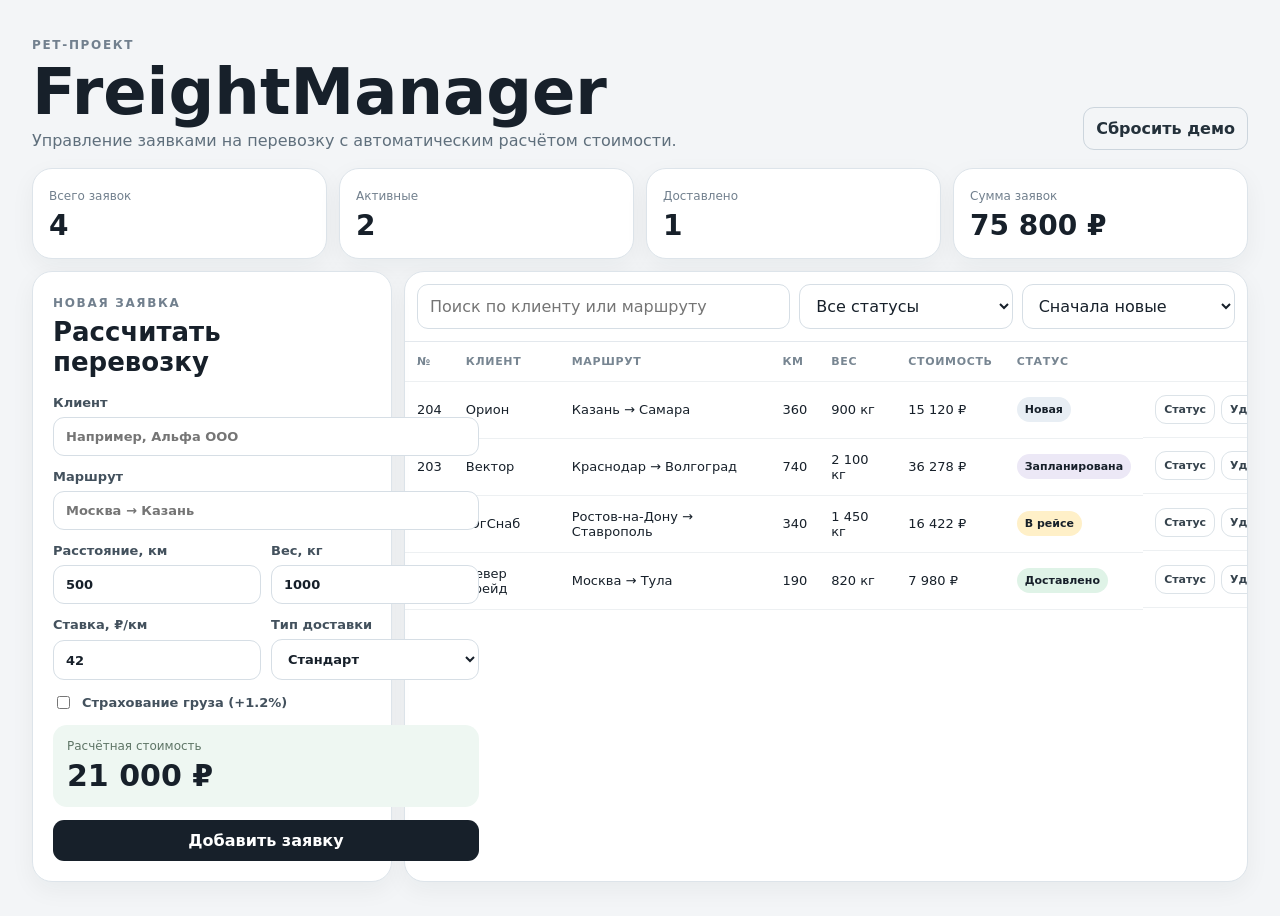
==== freight-manager/index.html @ b49eb873 "Add files via upload" ====
<!doctype html>
<html lang="ru">
<head>
  <meta charset="utf-8">
  <meta name="viewport" content="width=device-width,initial-scale=1">
  <title>FreightManager — управление перевозками</title>
  <link rel="stylesheet" href="styles.css">
</head>
<body>
  <main class="app">
    <header class="topbar">
      <div>
        <span class="eyebrow">PET‑ПРОЕКТ</span>
        <h1>FreightManager</h1>
        <p>Управление заявками на перевозку с автоматическим расчётом стоимости.</p>
      </div>
      <button id="resetBtn" class="ghost">Сбросить демо</button>
    </header>

    <section class="summary" id="summary"></section>

    <section class="workspace">
      <aside class="panel">
        <div class="panelHead">
          <span class="eyebrow">НОВАЯ ЗАЯВКА</span>
          <h2>Рассчитать перевозку</h2>
        </div>

        <form id="orderForm">
          <label>Клиент
            <input id="client" required placeholder="Например, Альфа ООО">
          </label>

          <label>Маршрут
            <input id="route" required placeholder="Москва → Казань">
          </label>

          <div class="two">
            <label>Расстояние, км
              <input id="distance" type="number" min="1" value="500" required>
            </label>
            <label>Вес, кг
              <input id="weight" type="number" min="1" value="1000" required>
            </label>
          </div>

          <div class="two">
            <label>Ставка, ₽/км
              <input id="rate" type="number" min="1" step="0.1" value="42" required>
            </label>
            <label>Тип доставки
              <select id="priority">
                <option value="1">Стандарт</option>
                <option value="1.15">Приоритет (+15%)</option>
                <option value="1.3">Экспресс (+30%)</option>
              </select>
            </label>
          </div>

          <label class="check">
            <input id="insurance" type="checkbox">
            <span>Страхование груза (+1.2%)</span>
          </label>

          <div class="estimate">
            <span>Расчётная стоимость</span>
            <strong id="estimate">—</strong>
          </div>

          <button type="submit">Добавить заявку</button>
        </form>
      </aside>

      <section class="content">
        <div class="filters">
          <input id="search" type="search" placeholder="Поиск по клиенту или маршруту">
          <select id="statusFilter">
            <option value="all">Все статусы</option>
            <option value="new">Новая</option>
            <option value="planned">Запланирована</option>
            <option value="route">В рейсе</option>
            <option value="done">Доставлено</option>
          </select>
          <select id="sort">
            <option value="newest">Сначала новые</option>
            <option value="costDesc">Стоимость ↓</option>
            <option value="costAsc">Стоимость ↑</option>
            <option value="distanceDesc">Расстояние ↓</option>
          </select>
        </div>

        <div class="tableWrap">
          <table>
            <thead>
              <tr>
                <th>№</th>
                <th>Клиент</th>
                <th>Маршрут</th>
                <th>Км</th>
                <th>Вес</th>
                <th>Стоимость</th>
                <th>Статус</th>
                <th></th>
              </tr>
            </thead>
            <tbody id="rows"></tbody>
          </table>
          <div id="empty" class="empty" hidden>По заданным условиям заявок нет.</div>
        </div>
      </section>
    </section>
  </main>

  <script src="script.js"></script>
</body>
</html>
---- freight-manager/styles.css ----
*{box-sizing:border-box}body{margin:0;background:#f3f5f7;color:#17202a;font-family:Inter,system-ui,-apple-system,Segoe UI,sans-serif}.app{width:min(1240px,95%);margin:34px auto}.topbar{display:flex;justify-content:space-between;align-items:flex-end;gap:20px;margin-bottom:18px}.eyebrow{font-size:12px;letter-spacing:.14em;font-weight:800;color:#72808e}.topbar h1{font-size:clamp(40px,6vw,64px);line-height:1;margin:7px 0}.topbar p{margin:0;color:#5f6f7c}.ghost{background:transparent!important;color:#24313b!important;border:1px solid #ccd5dd!important}.summary{display:grid;grid-template-columns:repeat(4,1fr);gap:12px;margin-bottom:12px}.stat,.panel,.content{background:white;border:1px solid #dde4ea;border-radius:20px;box-shadow:0 8px 24px rgba(23,32,42,.05)}.stat{padding:16px}.stat span{font-size:12px;color:#72808e}.stat strong{display:block;font-size:28px;margin-top:5px}.workspace{display:grid;grid-template-columns:360px 1fr;gap:12px}.panel{padding:20px;align-self:start;position:sticky;top:18px}.panelHead h2{font-size:26px;margin:6px 0 18px}form{display:grid;gap:13px}label{font-size:13px;font-weight:700;color:#43515d;display:grid;gap:7px}.two{display:grid;grid-template-columns:1fr 1fr;gap:10px}input,select,button{font:inherit;border-radius:11px;padding:11px 12px}input,select{border:1px solid #d6dee5;background:#fff;color:#17202a}button{border:0;background:#17202a;color:#fff;font-weight:800;cursor:pointer}.check{display:flex;align-items:center;gap:9px}.check input{width:auto}.estimate{background:#eef7f2;border-radius:14px;padding:14px}.estimate span{display:block;font-size:12px;color:#5e7566}.estimate strong{display:block;font-size:30px;margin-top:5px}.content{overflow:hidden}.filters{padding:12px;display:grid;grid-template-columns:1.4fr .8fr .8fr;gap:9px;border-bottom:1px solid #e3e8ed}.tableWrap{overflow:auto}table{width:100%;border-collapse:collapse;min-width:900px}th,td{padding:13px 12px;text-align:left;border-bottom:1px solid #edf0f2}th{font-size:11px;text-transform:uppercase;letter-spacing:.06em;color:#788692}td{font-size:13px}.pill{display:inline-block;border-radius:999px;padding:6px 8px;font-size:11px;font-weight:800}.pill.new{background:#e8eef4}.pill.planned{background:#ece8f6}.pill.route{background:#fff0c8}.pill.done{background:#dff3e7}.actions{display:flex;gap:6px}.actions button{background:#fff;color:#36434d;border:1px solid #dce3e8;padding:7px 8px;font-size:11px}.empty{text-align:center;padding:30px;color:#788692}@media(max-width:980px){.workspace{grid-template-columns:1fr}.panel{position:static}.summary{grid-template-columns:1fr 1fr}.filters{grid-template-columns:1fr}}@media(max-width:600px){.topbar{align-items:flex-start;flex-direction:column}.summary{grid-template-columns:1fr}.two{grid-template-columns:1fr}}
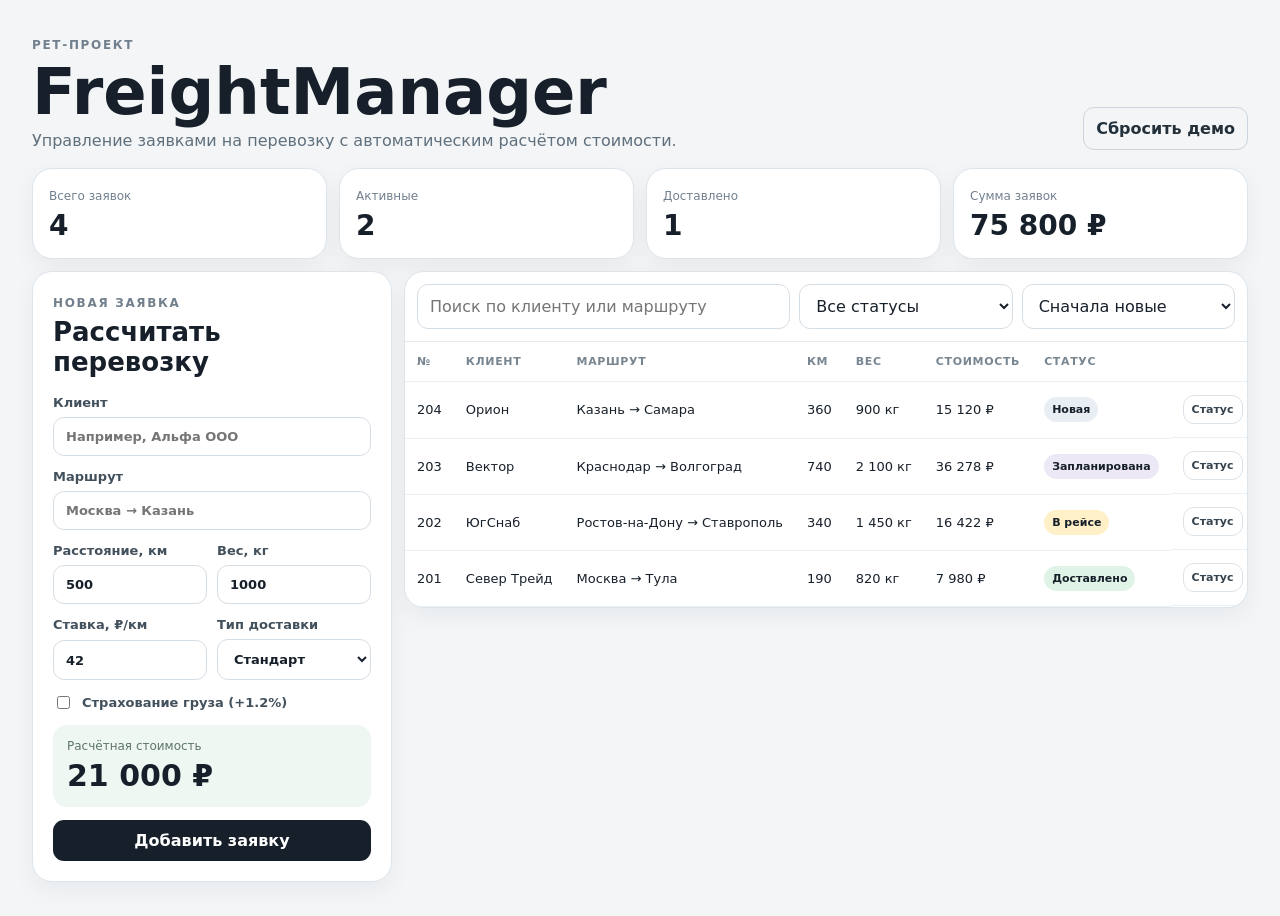
==== commit fef92a57: "Update index.html" ====
--- a/freight-manager/index.html
+++ b/freight-manager/index.html
@@ -4,7 +4,7 @@
   <meta charset="utf-8">
   <meta name="viewport" content="width=device-width,initial-scale=1">
   <title>FreightManager — управление перевозками</title>
-  <link rel="stylesheet" href="styles.css">
+  <link rel="stylesheet" href="styles.css?v=2">
 </head>
 <body>
   <main class="app">
--- a/freight-manager/styles.css
+++ b/freight-manager/styles.css
@@ -1 +1,95 @@
-*{box-sizing:border-box}body{margin:0;background:#f3f5f7;color:#17202a;font-family:Inter,system-ui,-apple-system,Segoe UI,sans-serif}.app{width:min(1240px,95%);margin:34px auto}.topbar{display:flex;justify-content:space-between;align-items:flex-end;gap:20px;margin-bottom:18px}.eyebrow{font-size:12px;letter-spacing:.14em;font-weight:800;color:#72808e}.topbar h1{font-size:clamp(40px,6vw,64px);line-height:1;margin:7px 0}.topbar p{margin:0;color:#5f6f7c}.ghost{background:transparent!important;color:#24313b!important;border:1px solid #ccd5dd!important}.summary{display:grid;grid-template-columns:repeat(4,1fr);gap:12px;margin-bottom:12px}.stat,.panel,.content{background:white;border:1px solid #dde4ea;border-radius:20px;box-shadow:0 8px 24px rgba(23,32,42,.05)}.stat{padding:16px}.stat span{font-size:12px;color:#72808e}.stat strong{display:block;font-size:28px;margin-top:5px}.workspace{display:grid;grid-template-columns:360px 1fr;gap:12px}.panel{padding:20px;align-self:start;position:sticky;top:18px}.panelHead h2{font-size:26px;margin:6px 0 18px}form{display:grid;gap:13px}label{font-size:13px;font-weight:700;color:#43515d;display:grid;gap:7px}.two{display:grid;grid-template-columns:1fr 1fr;gap:10px}input,select,button{font:inherit;border-radius:11px;padding:11px 12px}input,select{border:1px solid #d6dee5;background:#fff;color:#17202a}button{border:0;background:#17202a;color:#fff;font-weight:800;cursor:pointer}.check{display:flex;align-items:center;gap:9px}.check input{width:auto}.estimate{background:#eef7f2;border-radius:14px;padding:14px}.estimate span{display:block;font-size:12px;color:#5e7566}.estimate strong{display:block;font-size:30px;margin-top:5px}.content{overflow:hidden}.filters{padding:12px;display:grid;grid-template-columns:1.4fr .8fr .8fr;gap:9px;border-bottom:1px solid #e3e8ed}.tableWrap{overflow:auto}table{width:100%;border-collapse:collapse;min-width:900px}th,td{padding:13px 12px;text-align:left;border-bottom:1px solid #edf0f2}th{font-size:11px;text-transform:uppercase;letter-spacing:.06em;color:#788692}td{font-size:13px}.pill{display:inline-block;border-radius:999px;padding:6px 8px;font-size:11px;font-weight:800}.pill.new{background:#e8eef4}.pill.planned{background:#ece8f6}.pill.route{background:#fff0c8}.pill.done{background:#dff3e7}.actions{display:flex;gap:6px}.actions button{background:#fff;color:#36434d;border:1px solid #dce3e8;padding:7px 8px;font-size:11px}.empty{text-align:center;padding:30px;color:#788692}@media(max-width:980px){.workspace{grid-template-columns:1fr}.panel{position:static}.summary{grid-template-columns:1fr 1fr}.filters{grid-template-columns:1fr}}@media(max-width:600px){.topbar{align-items:flex-start;flex-direction:column}.summary{grid-template-columns:1fr}.two{grid-template-columns:1fr}}+*{box-sizing:border-box}
+body{margin:0;background:#f3f5f7;color:#17202a;font-family:Inter,system-ui,-apple-system,Segoe UI,sans-serif}
+.app{width:min(1240px,95%);margin:34px auto}
+.topbar{display:flex;justify-content:space-between;align-items:flex-end;gap:20px;margin-bottom:18px}
+.eyebrow{font-size:12px;letter-spacing:.14em;font-weight:800;color:#72808e}
+.topbar h1{font-size:clamp(40px,6vw,64px);line-height:1;margin:7px 0}
+.topbar p{margin:0;color:#5f6f7c}
+.ghost{background:transparent!important;color:#24313b!important;border:1px solid #ccd5dd!important}
+
+.summary{display:grid;grid-template-columns:repeat(4,minmax(0,1fr));gap:12px;margin-bottom:12px}
+.stat,.panel,.content{background:white;border:1px solid #dde4ea;border-radius:20px;box-shadow:0 8px 24px rgba(23,32,42,.05)}
+.stat{padding:16px;min-width:0}
+.stat span{font-size:12px;color:#72808e}
+.stat strong{display:block;font-size:28px;margin-top:5px;overflow-wrap:anywhere}
+
+.workspace{
+  display:grid;
+  grid-template-columns:minmax(320px,360px) minmax(0,1fr);
+  gap:12px;
+  align-items:start;
+}
+.panel{
+  padding:20px;
+  align-self:start;
+  position:sticky;
+  top:18px;
+  min-width:0;
+  overflow:hidden;
+}
+.panelHead h2{font-size:26px;margin:6px 0 18px}
+
+form{display:grid;gap:13px;min-width:0}
+label{font-size:13px;font-weight:700;color:#43515d;display:grid;gap:7px;min-width:0}
+.two{display:grid;grid-template-columns:repeat(2,minmax(0,1fr));gap:10px;min-width:0}
+
+input,select,button{
+  font:inherit;
+  border-radius:11px;
+  padding:11px 12px;
+  max-width:100%;
+}
+input,select{
+  width:100%;
+  min-width:0;
+  border:1px solid #d6dee5;
+  background:#fff;
+  color:#17202a;
+}
+button{border:0;background:#17202a;color:#fff;font-weight:800;cursor:pointer}
+form>button{width:100%}
+
+.check{display:flex;align-items:center;gap:9px;min-width:0}
+.check input{width:auto;flex:0 0 auto}
+.check span{min-width:0}
+
+.estimate{background:#eef7f2;border-radius:14px;padding:14px;min-width:0}
+.estimate span{display:block;font-size:12px;color:#5e7566}
+.estimate strong{display:block;font-size:30px;margin-top:5px;overflow-wrap:anywhere}
+
+.content{overflow:hidden;min-width:0}
+.filters{
+  padding:12px;
+  display:grid;
+  grid-template-columns:minmax(220px,1.4fr) minmax(150px,.8fr) minmax(150px,.8fr);
+  gap:9px;
+  border-bottom:1px solid #e3e8ed;
+  min-width:0;
+}
+.filters>*{min-width:0;width:100%}
+
+.tableWrap{overflow-x:auto;overflow-y:hidden}
+table{width:100%;border-collapse:collapse;min-width:900px}
+th,td{padding:13px 12px;text-align:left;border-bottom:1px solid #edf0f2;white-space:nowrap}
+th{font-size:11px;text-transform:uppercase;letter-spacing:.06em;color:#788692}
+td{font-size:13px}
+.pill{display:inline-block;border-radius:999px;padding:6px 8px;font-size:11px;font-weight:800}
+.pill.new{background:#e8eef4}
+.pill.planned{background:#ece8f6}
+.pill.route{background:#fff0c8}
+.pill.done{background:#dff3e7}
+.actions{display:flex;gap:6px}
+.actions button{background:#fff;color:#36434d;border:1px solid #dce3e8;padding:7px 8px;font-size:11px}
+.empty{text-align:center;padding:30px;color:#788692}
+
+@media(max-width:980px){
+  .workspace{grid-template-columns:1fr}
+  .panel{position:static}
+  .summary{grid-template-columns:1fr 1fr}
+  .filters{grid-template-columns:1fr}
+}
+@media(max-width:600px){
+  .topbar{align-items:flex-start;flex-direction:column}
+  .summary{grid-template-columns:1fr}
+  .two{grid-template-columns:1fr}
+}
